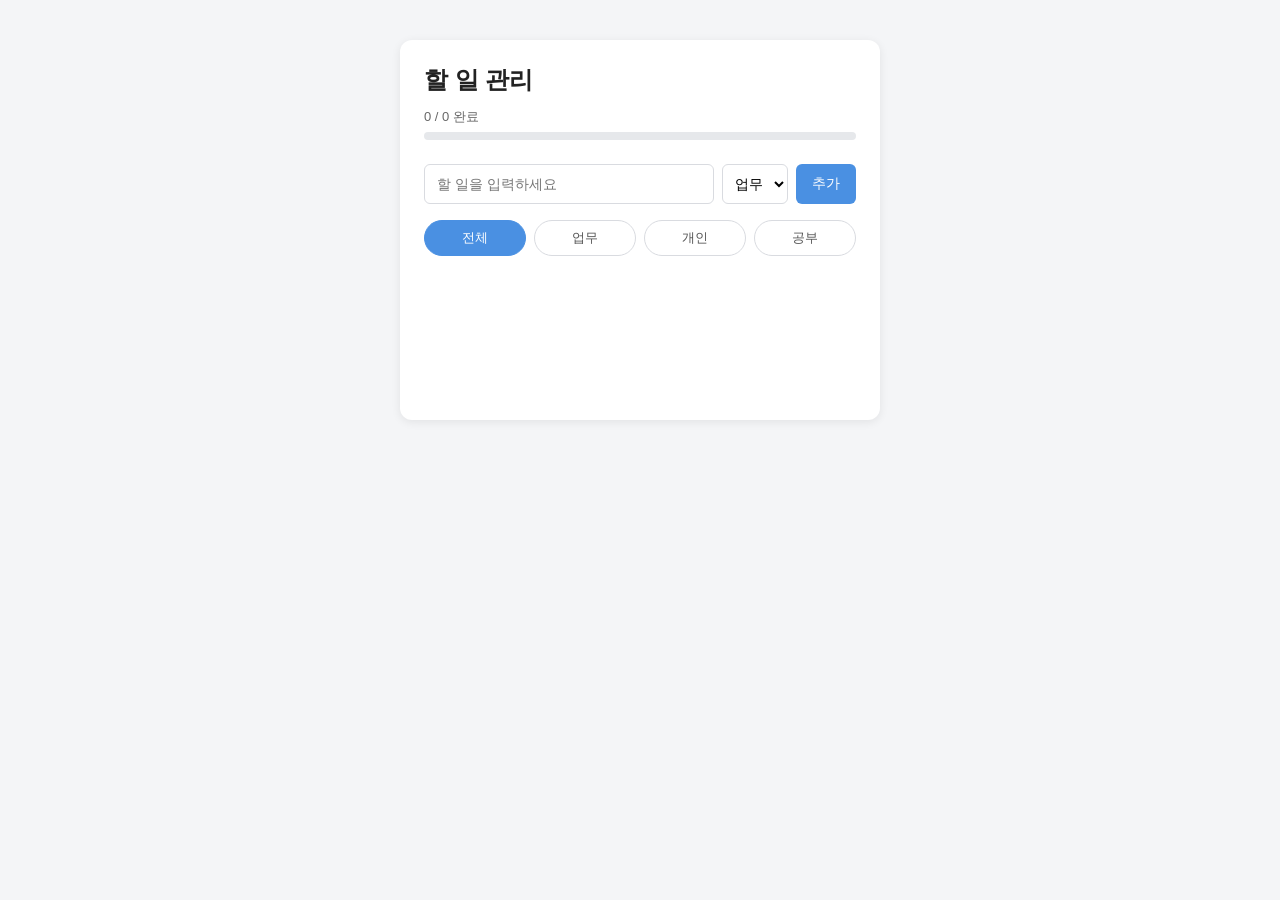
==== index.html @ a53a2632 "1.My task 작업" ====
<!DOCTYPE html>
<html lang="ko">
<head>
  <meta charset="UTF-8" />
  <meta name="viewport" content="width=device-width, initial-scale=1.0" />
  <title>할 일 관리 앱</title>
  <link rel="stylesheet" href="style.css" />
</head>
<body>
  <div class="app">
    <!-- 헤더: 앱 제목 + 진행률 -->
    <header class="app-header">
      <h1 class="app-title">할 일 관리</h1>
      <div class="progress-area">
        <span id="progress-text" class="progress-text">0 / 0 완료</span>
        <div class="progress-bar">
          <div id="progress-bar-fill" class="progress-bar-fill"></div>
        </div>
      </div>
    </header>

    <!-- 입력 영역 -->
    <section class="input-area">
      <input
        type="text"
        id="todo-input"
        class="todo-input"
        placeholder="할 일을 입력하세요"
      />
      <select id="category-select" class="category-select">
        <option value="work">업무</option>
        <option value="personal">개인</option>
        <option value="study">공부</option>
      </select>
      <button id="add-btn" class="add-btn" type="button">추가</button>
    </section>

    <!-- 필터 영역 -->
    <nav class="filter-area">
      <button class="filter-btn active" type="button" data-filter="all">전체</button>
      <button class="filter-btn" type="button" data-filter="work">업무</button>
      <button class="filter-btn" type="button" data-filter="personal">개인</button>
      <button class="filter-btn" type="button" data-filter="study">공부</button>
    </nav>

    <!-- 할 일 목록 -->
    <main class="list-area">
      <ul id="todo-list" class="todo-list">
        <!-- 할 일 항목이 여기에 동적으로 렌더링됩니다 -->
      </ul>
    </main>
  </div>

  <script src="app.js"></script>
</body>
</html>
---- style.css ----
* {
  box-sizing: border-box;
  margin: 0;
  padding: 0;
}

body {
  font-family: "Apple SD Gothic Neo", "Malgun Gothic", sans-serif;
  background-color: #f4f5f7;
  color: #222;
  display: flex;
  justify-content: center;
  padding: 40px 16px;
}

.app {
  width: 100%;
  max-width: 480px;
  background-color: #fff;
  border-radius: 12px;
  box-shadow: 0 2px 10px rgba(0, 0, 0, 0.08);
  padding: 24px;
}

/* 헤더 */
.app-header {
  margin-bottom: 24px;
}

.app-title {
  font-size: 24px;
  margin-bottom: 12px;
}

.progress-area {
  display: flex;
  flex-direction: column;
  gap: 6px;
}

.progress-text {
  font-size: 13px;
  color: #666;
}

.progress-bar {
  width: 100%;
  height: 8px;
  background-color: #e6e8eb;
  border-radius: 4px;
  overflow: hidden;
}

.progress-bar-fill {
  height: 100%;
  width: 0%;
  background-color: #4a90e2;
  transition: width 0.2s ease;
}

/* 입력 영역 */
.input-area {
  display: flex;
  gap: 8px;
  margin-bottom: 16px;
}

.todo-input {
  flex: 1;
  padding: 10px 12px;
  border: 1px solid #d9dbe0;
  border-radius: 6px;
  font-size: 14px;
}

.category-select {
  padding: 10px 8px;
  border: 1px solid #d9dbe0;
  border-radius: 6px;
  font-size: 14px;
  background-color: #fff;
}

.add-btn {
  padding: 10px 16px;
  border: none;
  border-radius: 6px;
  background-color: #4a90e2;
  color: #fff;
  font-size: 14px;
  cursor: pointer;
}

.add-btn:hover {
  background-color: #3a7bc8;
}

/* 필터 영역 */
.filter-area {
  display: flex;
  gap: 8px;
  margin-bottom: 20px;
}

.filter-btn {
  flex: 1;
  padding: 8px 0;
  border: 1px solid #d9dbe0;
  border-radius: 20px;
  background-color: #fff;
  color: #555;
  font-size: 13px;
  cursor: pointer;
}

.filter-btn.active {
  background-color: #4a90e2;
  border-color: #4a90e2;
  color: #fff;
}

/* 목록 영역 */
.list-area {
  min-height: 120px;
}

.todo-list {
  list-style: none;
  display: flex;
  flex-direction: column;
  gap: 8px;
}

/* 할 일 항목 (app.js에서 생성 시 사용할 클래스 구조) */
.todo-item {
  display: flex;
  align-items: center;
  gap: 10px;
  padding: 10px 12px;
  border-radius: 6px;
  border-left: 4px solid #ccc;
  background-color: #f9f9fb;
}

.todo-item-checkbox {
  flex-shrink: 0;
}

.todo-item-title {
  flex: 1;
  font-size: 14px;
}

.todo-item-title.completed {
  text-decoration: line-through;
  color: #999;
}

.todo-item-category {
  font-size: 12px;
  padding: 2px 8px;
  border-radius: 10px;
  color: #fff;
}

.todo-item-delete {
  border: none;
  background: none;
  color: #aaa;
  cursor: pointer;
  font-size: 14px;
}

.todo-item-delete:hover {
  color: #e25c5c;
}

/* 카테고리별 색상 */
.category-work {
  border-left-color: #4a90e2;
}
.category-work .todo-item-category {
  background-color: #4a90e2;
}

.category-personal {
  border-left-color: #7ac47f;
}
.category-personal .todo-item-category {
  background-color: #7ac47f;
}

.category-study {
  border-left-color: #f5a623;
}
.category-study .todo-item-category {
  background-color: #f5a623;
}
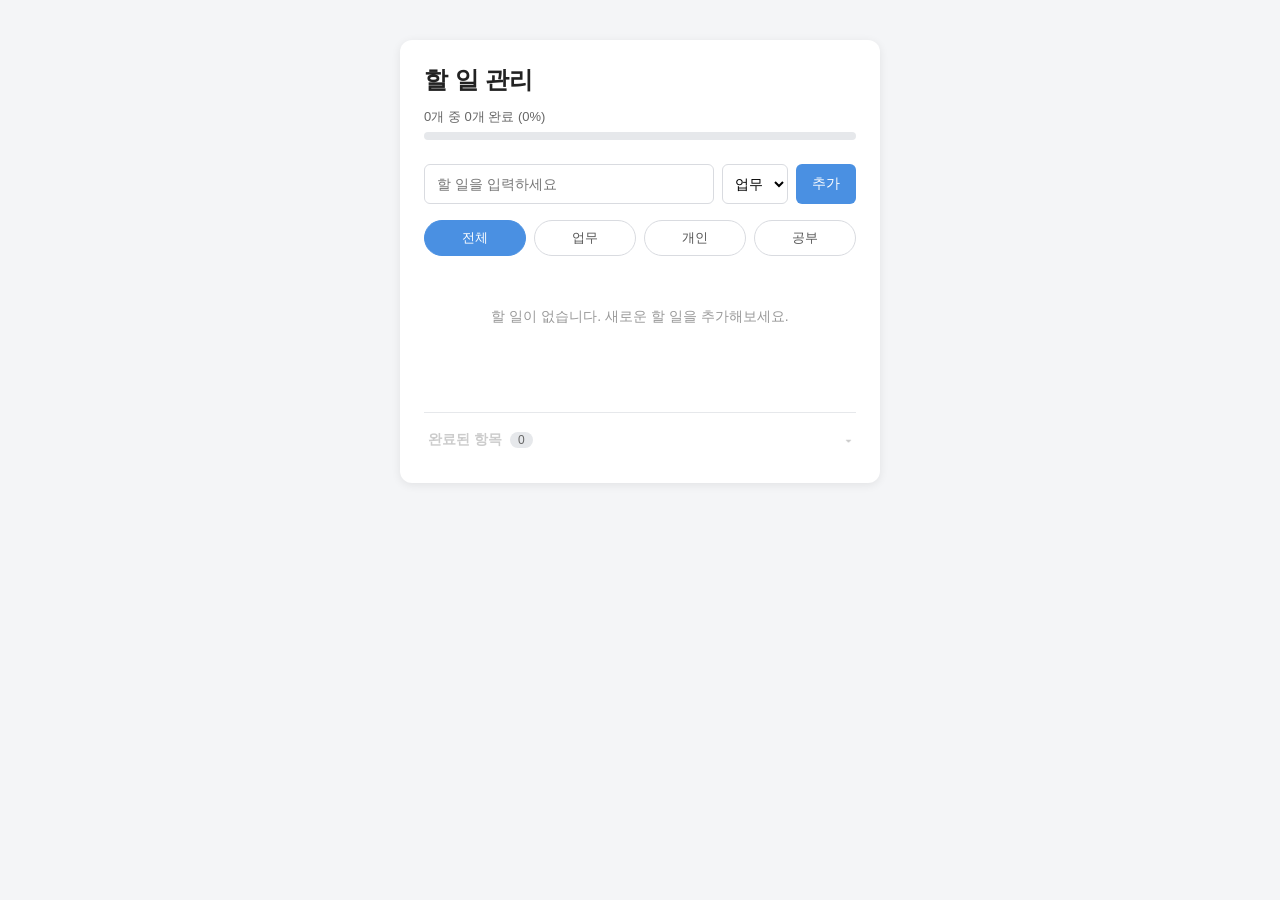
==== commit ffc08d8f: "5. My tasks 작업" ====
--- a/index.html
+++ b/index.html
@@ -43,12 +43,30 @@
       <button class="filter-btn" type="button" data-filter="study">공부</button>
     </nav>
 
-    <!-- 할 일 목록 -->
+    <!-- 할 일 목록 (미완료 항목만 표시) -->
     <main class="list-area">
       <ul id="todo-list" class="todo-list">
         <!-- 할 일 항목이 여기에 동적으로 렌더링됩니다 -->
       </ul>
     </main>
+
+    <!-- 완료된 항목: 클릭해서 펼쳐야 보이는 별도 영역 -->
+    <section class="completed-area">
+      <button
+        id="completed-toggle"
+        class="completed-toggle"
+        type="button"
+        aria-expanded="false"
+        aria-controls="completed-list"
+      >
+        <span class="completed-toggle-label">완료된 항목</span>
+        <span id="completed-count" class="completed-count">0</span>
+        <span class="completed-toggle-icon" aria-hidden="true">▾</span>
+      </button>
+      <ul id="completed-list" class="todo-list completed-list collapsed">
+        <!-- 완료된 항목이 여기에 동적으로 렌더링됩니다 -->
+      </ul>
+    </section>
   </div>
 
   <script src="app.js"></script>
--- a/style.css
+++ b/style.css
@@ -156,43 +156,178 @@
   color: #999;
 }
 
+.todo-item-edit-input {
+  flex: 1;
+  padding: 4px 6px;
+  border: 1px solid #4a90e2;
+  border-radius: 4px;
+  font-size: 14px;
+  font-family: inherit;
+}
+
 .todo-item-category {
   font-size: 12px;
+  font-weight: 600;
   padding: 2px 8px;
   border-radius: 10px;
   color: #fff;
-}
-
+  white-space: nowrap;
+}
+
+.todo-item-edit,
 .todo-item-delete {
   border: none;
   background: none;
   color: #aaa;
   cursor: pointer;
-  font-size: 14px;
+  font-size: 13px;
+}
+
+.todo-item-edit:hover {
+  color: #4a90e2;
 }
 
 .todo-item-delete:hover {
   color: #e25c5c;
 }
 
-/* 카테고리별 색상 */
+/* 카테고리별 색상 (흰 글자와의 대비를 고려해 채도/명도 조정) */
 .category-work {
-  border-left-color: #4a90e2;
+  border-left-color: #3b5fd9;
 }
 .category-work .todo-item-category {
-  background-color: #4a90e2;
+  background-color: #3b5fd9;
 }
 
 .category-personal {
-  border-left-color: #7ac47f;
+  border-left-color: #2f9e5c;
 }
 .category-personal .todo-item-category {
-  background-color: #7ac47f;
+  background-color: #2f9e5c;
 }
 
 .category-study {
-  border-left-color: #f5a623;
+  border-left-color: #c2670f;
 }
 .category-study .todo-item-category {
-  background-color: #f5a623;
-}
+  background-color: #c2670f;
+}
+
+/* 빈 상태 안내 */
+.empty-state {
+  text-align: center;
+  padding: 32px 12px;
+  color: #999;
+  font-size: 14px;
+}
+
+/* 완료된 항목 영역 */
+.completed-area {
+  margin-top: 16px;
+  border-top: 1px solid #e6e8eb;
+  padding-top: 8px;
+}
+
+.completed-toggle {
+  width: 100%;
+  display: flex;
+  align-items: center;
+  gap: 8px;
+  padding: 10px 4px;
+  border: none;
+  background: none;
+  color: #555;
+  font-size: 14px;
+  cursor: pointer;
+}
+
+.completed-toggle:disabled {
+  color: #ccc;
+  cursor: default;
+}
+
+.completed-toggle-label {
+  font-weight: 600;
+}
+
+.completed-count {
+  background-color: #e6e8eb;
+  color: #666;
+  font-size: 12px;
+  padding: 1px 8px;
+  border-radius: 10px;
+}
+
+.completed-toggle-icon {
+  margin-left: auto;
+  transition: transform 0.15s ease;
+}
+
+.completed-toggle.expanded .completed-toggle-icon {
+  transform: rotate(180deg);
+}
+
+.completed-list.collapsed {
+  display: none;
+}
+
+/* 반응형: 모바일 너비 */
+@media (max-width: 480px) {
+  body {
+    padding: 16px 8px;
+  }
+
+  .app {
+    padding: 16px;
+    border-radius: 8px;
+  }
+
+  .app-title {
+    font-size: 20px;
+  }
+
+  .input-area {
+    flex-direction: column;
+  }
+
+  .category-select {
+    width: 100%;
+  }
+
+  .add-btn {
+    width: 100%;
+    padding: 12px 16px;
+  }
+
+  .filter-area {
+    flex-wrap: wrap;
+  }
+
+  .filter-btn {
+    flex: 1 1 calc(50% - 8px);
+  }
+
+  .todo-item {
+    padding: 8px 10px;
+    gap: 8px;
+  }
+
+  .todo-item-title,
+  .todo-item-edit-input {
+    min-width: 0;
+    overflow: hidden;
+    text-overflow: ellipsis;
+    white-space: nowrap;
+  }
+
+  .todo-item-category {
+    font-size: 11px;
+    padding: 2px 6px;
+  }
+
+  .todo-item-edit,
+  .todo-item-delete {
+    padding: 4px;
+    font-size: 15px;
+  }
+}
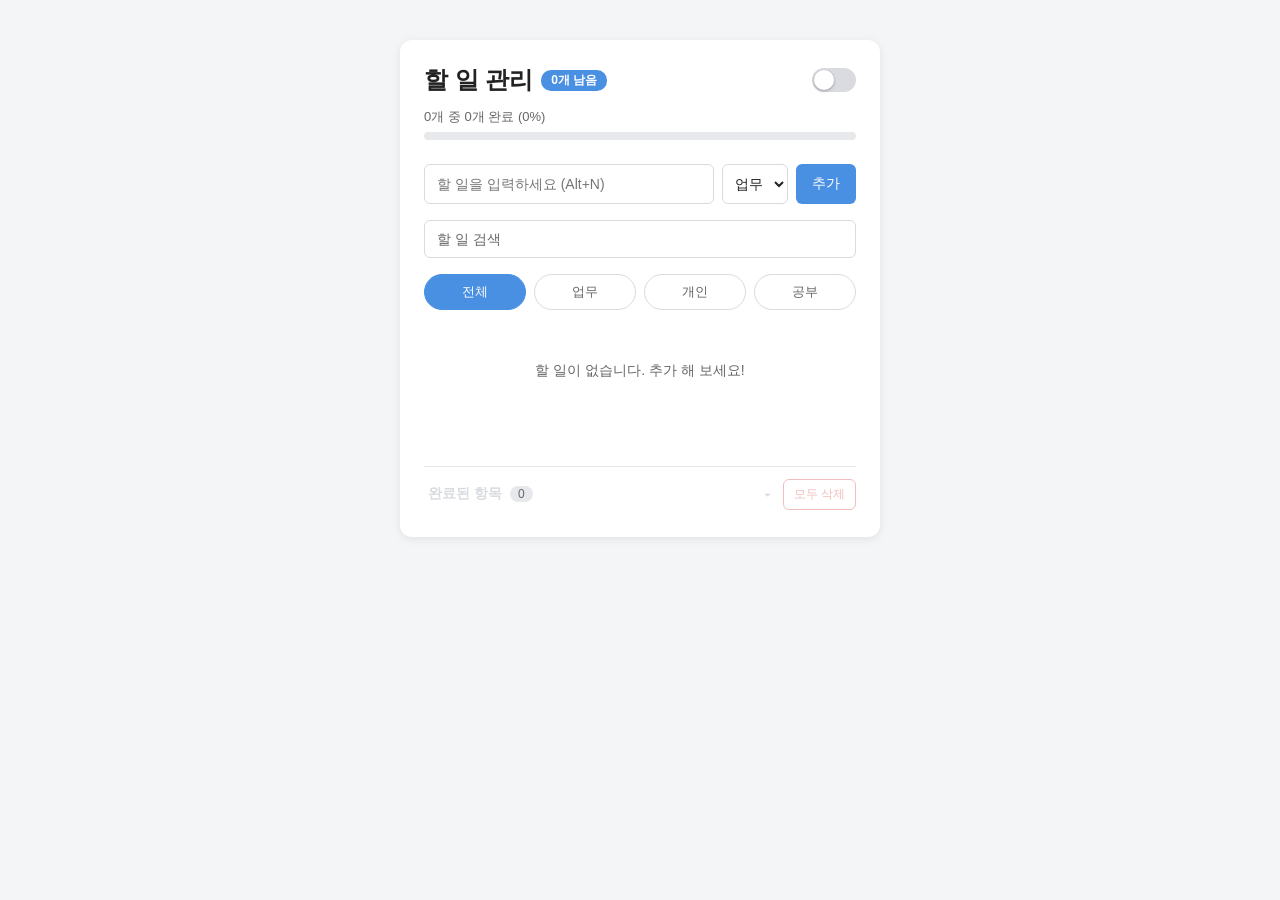
==== commit ea6917f9: "6. My tasks 작업" ====
--- a/index.html
+++ b/index.html
@@ -8,9 +8,25 @@
 </head>
 <body>
   <div class="app">
-    <!-- 헤더: 앱 제목 + 진행률 -->
+    <!-- 헤더: 앱 제목 + 다크모드 토글 + 진행률 -->
     <header class="app-header">
-      <h1 class="app-title">할 일 관리</h1>
+      <div class="header-top">
+        <div class="header-title-group">
+          <h1 class="app-title">할 일 관리</h1>
+          <span id="remaining-badge" class="remaining-badge">0개 남음</span>
+        </div>
+        <label class="theme-toggle" for="theme-toggle-input" title="다크 모드 전환 (Alt+0)">
+          <input
+            type="checkbox"
+            id="theme-toggle-input"
+            class="theme-toggle-input"
+            aria-label="다크 모드 전환"
+          />
+          <span class="theme-toggle-track" aria-hidden="true">
+            <span class="theme-toggle-thumb"></span>
+          </span>
+        </label>
+      </div>
       <div class="progress-area">
         <span id="progress-text" class="progress-text">0 / 0 완료</span>
         <div class="progress-bar">
@@ -25,7 +41,7 @@
         type="text"
         id="todo-input"
         class="todo-input"
-        placeholder="할 일을 입력하세요"
+        placeholder="할 일을 입력하세요 (Alt+N)"
       />
       <select id="category-select" class="category-select">
         <option value="work">업무</option>
@@ -33,6 +49,17 @@
         <option value="study">공부</option>
       </select>
       <button id="add-btn" class="add-btn" type="button">추가</button>
+    </section>
+
+    <!-- 검색 영역 -->
+    <section class="search-area">
+      <input
+        type="search"
+        id="search-input"
+        class="search-input"
+        placeholder="할 일 검색"
+        aria-label="할 일 검색"
+      />
     </section>
 
     <!-- 필터 영역 -->
@@ -52,23 +79,30 @@
 
     <!-- 완료된 항목: 클릭해서 펼쳐야 보이는 별도 영역 -->
     <section class="completed-area">
-      <button
-        id="completed-toggle"
-        class="completed-toggle"
-        type="button"
-        aria-expanded="false"
-        aria-controls="completed-list"
-      >
-        <span class="completed-toggle-label">완료된 항목</span>
-        <span id="completed-count" class="completed-count">0</span>
-        <span class="completed-toggle-icon" aria-hidden="true">▾</span>
-      </button>
+      <div class="completed-header">
+        <button
+          id="completed-toggle"
+          class="completed-toggle"
+          type="button"
+          aria-expanded="false"
+          aria-controls="completed-list"
+        >
+          <span class="completed-toggle-label">완료된 항목</span>
+          <span id="completed-count" class="completed-count">0</span>
+          <span class="completed-toggle-icon" aria-hidden="true">▾</span>
+        </button>
+        <button id="clear-completed-btn" class="clear-completed-btn" type="button">
+          모두 삭제
+        </button>
+      </div>
       <ul id="completed-list" class="todo-list completed-list collapsed">
         <!-- 완료된 항목이 여기에 동적으로 렌더링됩니다 -->
       </ul>
     </section>
   </div>
 
+  <div id="toast-container" class="toast-container" aria-live="polite"></div>
+
   <script src="app.js"></script>
 </body>
 </html>
--- a/style.css
+++ b/style.css
@@ -4,22 +4,54 @@
   padding: 0;
 }
 
+:root {
+  --bg-color: #f4f5f7;
+  --card-bg: #ffffff;
+  --card-shadow: rgba(0, 0, 0, 0.08);
+  --text-color: #222222;
+  --muted-text: #666666;
+  --border-color: #d9dbe0;
+  --item-bg: #f9f9fb;
+  --divider-color: #e6e8eb;
+  --accent-color: #4a90e2;
+  --accent-hover: #3a7bc8;
+  --danger-color: #e25c5c;
+  --track-bg: #d9dbe0;
+}
+
+:root[data-theme="dark"] {
+  --bg-color: #1a1a1a;
+  --card-bg: #2d2d2d;
+  --card-shadow: rgba(0, 0, 0, 0.4);
+  --text-color: #e0e0e0;
+  --muted-text: #a0a0a0;
+  --border-color: #4a4a4a;
+  --item-bg: #242424;
+  --divider-color: #3d3d3d;
+  --accent-color: #5b9bd5;
+  --accent-hover: #6fa8dc;
+  --danger-color: #ff6b6b;
+  --track-bg: #4a4a4a;
+}
+
 body {
   font-family: "Apple SD Gothic Neo", "Malgun Gothic", sans-serif;
-  background-color: #f4f5f7;
-  color: #222;
+  background-color: var(--bg-color);
+  color: var(--text-color);
   display: flex;
   justify-content: center;
   padding: 40px 16px;
+  transition: background-color 0.3s ease, color 0.3s ease;
 }
 
 .app {
   width: 100%;
   max-width: 480px;
-  background-color: #fff;
+  background-color: var(--card-bg);
   border-radius: 12px;
-  box-shadow: 0 2px 10px rgba(0, 0, 0, 0.08);
+  box-shadow: 0 2px 10px var(--card-shadow);
   padding: 24px;
+  transition: background-color 0.3s ease, box-shadow 0.3s ease;
 }
 
 /* 헤더 */
@@ -27,9 +59,85 @@
   margin-bottom: 24px;
 }
 
+.header-top {
+  display: flex;
+  align-items: center;
+  justify-content: space-between;
+  gap: 12px;
+  margin-bottom: 12px;
+}
+
+.header-title-group {
+  display: flex;
+  align-items: center;
+  gap: 8px;
+  flex-wrap: wrap;
+}
+
 .app-title {
   font-size: 24px;
-  margin-bottom: 12px;
+}
+
+.remaining-badge {
+  background-color: var(--accent-color);
+  color: #fff;
+  font-size: 12px;
+  font-weight: 600;
+  padding: 2px 10px;
+  border-radius: 10px;
+  white-space: nowrap;
+  transition: background-color 0.3s ease;
+}
+
+/* 다크모드 토글 스위치 */
+.theme-toggle {
+  display: inline-flex;
+  align-items: center;
+  cursor: pointer;
+  flex-shrink: 0;
+}
+
+.theme-toggle-input {
+  position: absolute;
+  width: 1px;
+  height: 1px;
+  opacity: 0;
+  pointer-events: none;
+}
+
+.theme-toggle-track {
+  position: relative;
+  display: inline-block;
+  width: 44px;
+  height: 24px;
+  background-color: var(--track-bg);
+  border-radius: 12px;
+  transition: background-color 0.3s ease;
+}
+
+.theme-toggle-thumb {
+  position: absolute;
+  top: 2px;
+  left: 2px;
+  width: 20px;
+  height: 20px;
+  border-radius: 50%;
+  background-color: #ffffff;
+  box-shadow: 0 1px 3px rgba(0, 0, 0, 0.3);
+  transition: transform 0.3s ease;
+}
+
+.theme-toggle-input:checked + .theme-toggle-track {
+  background-color: var(--accent-color);
+}
+
+.theme-toggle-input:checked + .theme-toggle-track .theme-toggle-thumb {
+  transform: translateX(20px);
+}
+
+.theme-toggle-input:focus-visible + .theme-toggle-track {
+  outline: 2px solid var(--accent-color);
+  outline-offset: 2px;
 }
 
 .progress-area {
@@ -40,13 +148,13 @@
 
 .progress-text {
   font-size: 13px;
-  color: #666;
+  color: var(--muted-text);
 }
 
 .progress-bar {
   width: 100%;
   height: 8px;
-  background-color: #e6e8eb;
+  background-color: var(--divider-color);
   border-radius: 4px;
   overflow: hidden;
 }
@@ -54,8 +162,8 @@
 .progress-bar-fill {
   height: 100%;
   width: 0%;
-  background-color: #4a90e2;
-  transition: width 0.2s ease;
+  background-color: var(--accent-color);
+  transition: width 0.2s ease, background-color 0.3s ease;
 }
 
 /* 입력 영역 */
@@ -63,36 +171,60 @@
   display: flex;
   gap: 8px;
   margin-bottom: 16px;
+}
+
+.todo-input,
+.category-select,
+.search-input {
+  border: 1px solid var(--border-color);
+  border-radius: 6px;
+  font-size: 14px;
+  background-color: var(--card-bg);
+  color: var(--text-color);
+  transition: background-color 0.3s ease, color 0.3s ease, border-color 0.3s ease;
 }
 
 .todo-input {
   flex: 1;
   padding: 10px 12px;
-  border: 1px solid #d9dbe0;
-  border-radius: 6px;
-  font-size: 14px;
+}
+
+.todo-input.shake {
+  animation: shake 0.4s ease;
+  border-color: var(--danger-color);
 }
 
 .category-select {
   padding: 10px 8px;
-  border: 1px solid #d9dbe0;
-  border-radius: 6px;
-  font-size: 14px;
-  background-color: #fff;
 }
 
 .add-btn {
   padding: 10px 16px;
   border: none;
   border-radius: 6px;
-  background-color: #4a90e2;
+  background-color: var(--accent-color);
   color: #fff;
   font-size: 14px;
   cursor: pointer;
+  transition: background-color 0.2s ease;
 }
 
 .add-btn:hover {
-  background-color: #3a7bc8;
+  background-color: var(--accent-hover);
+}
+
+/* 검색 영역 */
+.search-area {
+  margin-bottom: 16px;
+}
+
+.search-input {
+  width: 100%;
+  padding: 10px 12px;
+}
+
+.search-input::placeholder {
+  color: var(--muted-text);
 }
 
 /* 필터 영역 */
@@ -105,17 +237,18 @@
 .filter-btn {
   flex: 1;
   padding: 8px 0;
-  border: 1px solid #d9dbe0;
+  border: 1px solid var(--border-color);
   border-radius: 20px;
-  background-color: #fff;
-  color: #555;
+  background-color: var(--card-bg);
+  color: var(--muted-text);
   font-size: 13px;
   cursor: pointer;
+  transition: background-color 0.2s ease, color 0.2s ease, border-color 0.2s ease;
 }
 
 .filter-btn.active {
-  background-color: #4a90e2;
-  border-color: #4a90e2;
+  background-color: var(--accent-color);
+  border-color: var(--accent-color);
   color: #fff;
 }
 
@@ -138,31 +271,38 @@
   gap: 10px;
   padding: 10px 12px;
   border-radius: 6px;
-  border-left: 4px solid #ccc;
-  background-color: #f9f9fb;
+  border-left: 4px solid var(--border-color);
+  background-color: var(--item-bg);
+  transition: background-color 0.3s ease, border-color 0.3s ease;
 }
 
 .todo-item-checkbox {
   flex-shrink: 0;
+  width: 18px;
+  height: 18px;
+  cursor: pointer;
 }
 
 .todo-item-title {
   flex: 1;
   font-size: 14px;
+  cursor: pointer;
 }
 
 .todo-item-title.completed {
   text-decoration: line-through;
-  color: #999;
+  color: var(--muted-text);
 }
 
 .todo-item-edit-input {
   flex: 1;
   padding: 4px 6px;
-  border: 1px solid #4a90e2;
+  border: 1px solid var(--accent-color);
   border-radius: 4px;
   font-size: 14px;
   font-family: inherit;
+  background-color: var(--card-bg);
+  color: var(--text-color);
 }
 
 .todo-item-category {
@@ -178,20 +318,22 @@
 .todo-item-delete {
   border: none;
   background: none;
-  color: #aaa;
+  color: var(--muted-text);
   cursor: pointer;
   font-size: 13px;
+  padding: 4px;
+  transition: color 0.2s ease;
 }
 
 .todo-item-edit:hover {
-  color: #4a90e2;
+  color: var(--accent-color);
 }
 
 .todo-item-delete:hover {
-  color: #e25c5c;
-}
-
-/* 카테고리별 색상 (흰 글자와의 대비를 고려해 채도/명도 조정) */
+  color: var(--danger-color);
+}
+
+/* 카테고리별 색상 (흰 글자와의 대비를 고려해 채도/명도 조정, 라이트/다크 공통) */
 .category-work {
   border-left-color: #3b5fd9;
 }
@@ -217,32 +359,39 @@
 .empty-state {
   text-align: center;
   padding: 32px 12px;
-  color: #999;
+  color: var(--muted-text);
   font-size: 14px;
 }
 
 /* 완료된 항목 영역 */
 .completed-area {
   margin-top: 16px;
-  border-top: 1px solid #e6e8eb;
+  border-top: 1px solid var(--divider-color);
   padding-top: 8px;
+  transition: border-color 0.3s ease;
+}
+
+.completed-header {
+  display: flex;
+  align-items: center;
+  gap: 8px;
 }
 
 .completed-toggle {
-  width: 100%;
+  flex: 1;
   display: flex;
   align-items: center;
   gap: 8px;
   padding: 10px 4px;
   border: none;
   background: none;
-  color: #555;
+  color: var(--muted-text);
   font-size: 14px;
   cursor: pointer;
 }
 
 .completed-toggle:disabled {
-  color: #ccc;
+  color: var(--border-color);
   cursor: default;
 }
 
@@ -251,11 +400,12 @@
 }
 
 .completed-count {
-  background-color: #e6e8eb;
-  color: #666;
+  background-color: var(--divider-color);
+  color: var(--muted-text);
   font-size: 12px;
   padding: 1px 8px;
   border-radius: 10px;
+  transition: background-color 0.3s ease;
 }
 
 .completed-toggle-icon {
@@ -269,6 +419,73 @@
 
 .completed-list.collapsed {
   display: none;
+}
+
+.clear-completed-btn {
+  border: 1px solid var(--danger-color);
+  background: none;
+  color: var(--danger-color);
+  font-size: 12px;
+  padding: 6px 10px;
+  border-radius: 6px;
+  cursor: pointer;
+  white-space: nowrap;
+  transition: background-color 0.2s ease, color 0.2s ease;
+}
+
+.clear-completed-btn:hover:not(:disabled) {
+  background-color: var(--danger-color);
+  color: #fff;
+}
+
+.clear-completed-btn:disabled {
+  opacity: 0.4;
+  cursor: default;
+}
+
+/* 토스트 알림 */
+.toast-container {
+  position: fixed;
+  left: 50%;
+  bottom: 20px;
+  transform: translateX(-50%);
+  display: flex;
+  flex-direction: column;
+  align-items: center;
+  gap: 8px;
+  z-index: 1000;
+  pointer-events: none;
+}
+
+.toast {
+  background-color: var(--text-color);
+  color: var(--card-bg);
+  padding: 10px 16px;
+  border-radius: 6px;
+  font-size: 13px;
+  opacity: 0;
+  transform: translateY(10px);
+  transition: opacity 0.25s ease, transform 0.25s ease;
+  box-shadow: 0 4px 12px rgba(0, 0, 0, 0.25);
+  white-space: nowrap;
+}
+
+.toast.visible {
+  opacity: 1;
+  transform: translateY(0);
+}
+
+/* 공용 키보드 포커스 표시 */
+:focus-visible {
+  outline: 2px solid var(--accent-color);
+  outline-offset: 2px;
+}
+
+@keyframes shake {
+  10%, 90% { transform: translateX(-1px); }
+  20%, 80% { transform: translateX(2px); }
+  30%, 50%, 70% { transform: translateX(-4px); }
+  40%, 60% { transform: translateX(4px); }
 }
 
 /* 반응형: 모바일 너비 */
@@ -292,6 +509,7 @@
 
   .category-select {
     width: 100%;
+    padding: 12px 8px;
   }
 
   .add-btn {
@@ -299,17 +517,27 @@
     padding: 12px 16px;
   }
 
+  .search-input {
+    padding: 12px 12px;
+  }
+
   .filter-area {
     flex-wrap: wrap;
   }
 
   .filter-btn {
     flex: 1 1 calc(50% - 8px);
+    padding: 10px 0;
   }
 
   .todo-item {
     padding: 8px 10px;
     gap: 8px;
+  }
+
+  .todo-item-checkbox {
+    width: 22px;
+    height: 22px;
   }
 
   .todo-item-title,
@@ -327,7 +555,29 @@
 
   .todo-item-edit,
   .todo-item-delete {
-    padding: 4px;
+    padding: 8px;
     font-size: 15px;
   }
-}
+
+  .completed-toggle {
+    padding: 12px 4px;
+  }
+
+  .clear-completed-btn {
+    padding: 10px 12px;
+  }
+
+  .theme-toggle-track {
+    width: 48px;
+    height: 26px;
+  }
+
+  .theme-toggle-thumb {
+    width: 22px;
+    height: 22px;
+  }
+
+  .theme-toggle-input:checked + .theme-toggle-track .theme-toggle-thumb {
+    transform: translateX(22px);
+  }
+}
